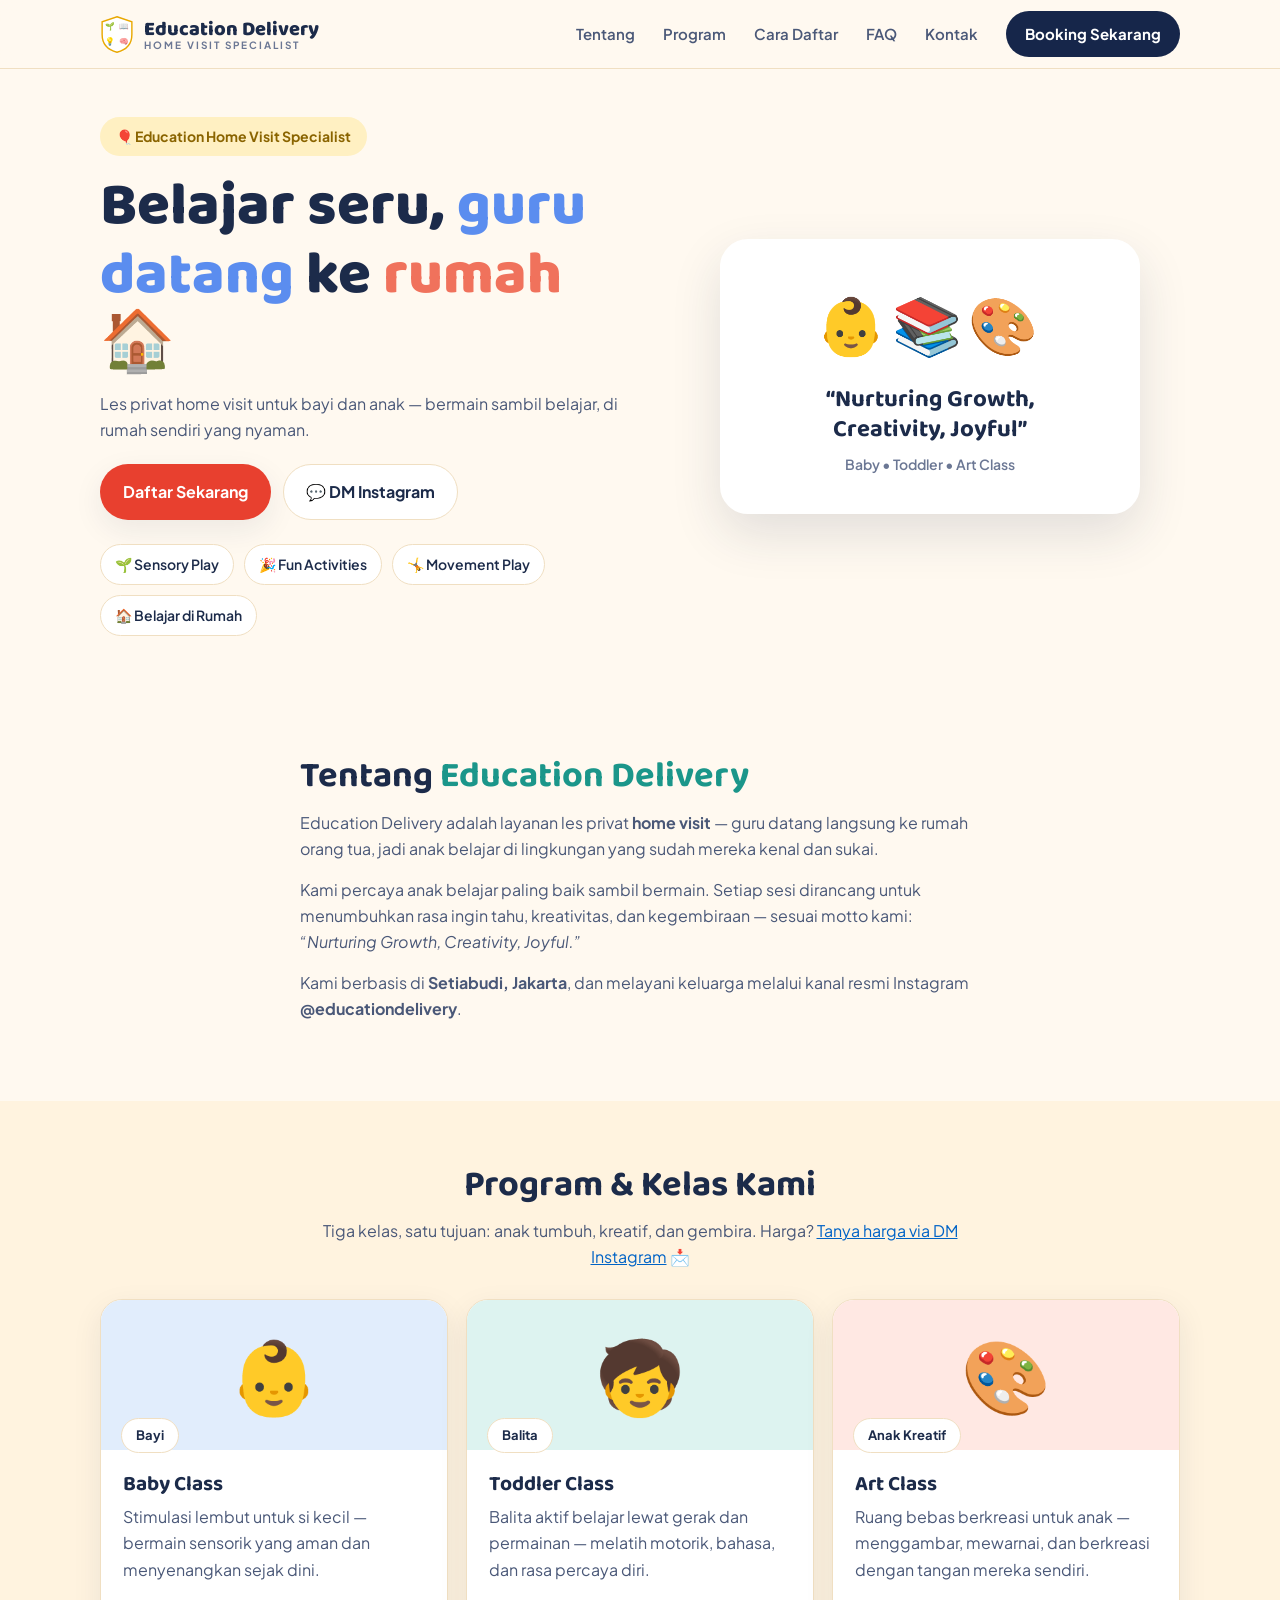
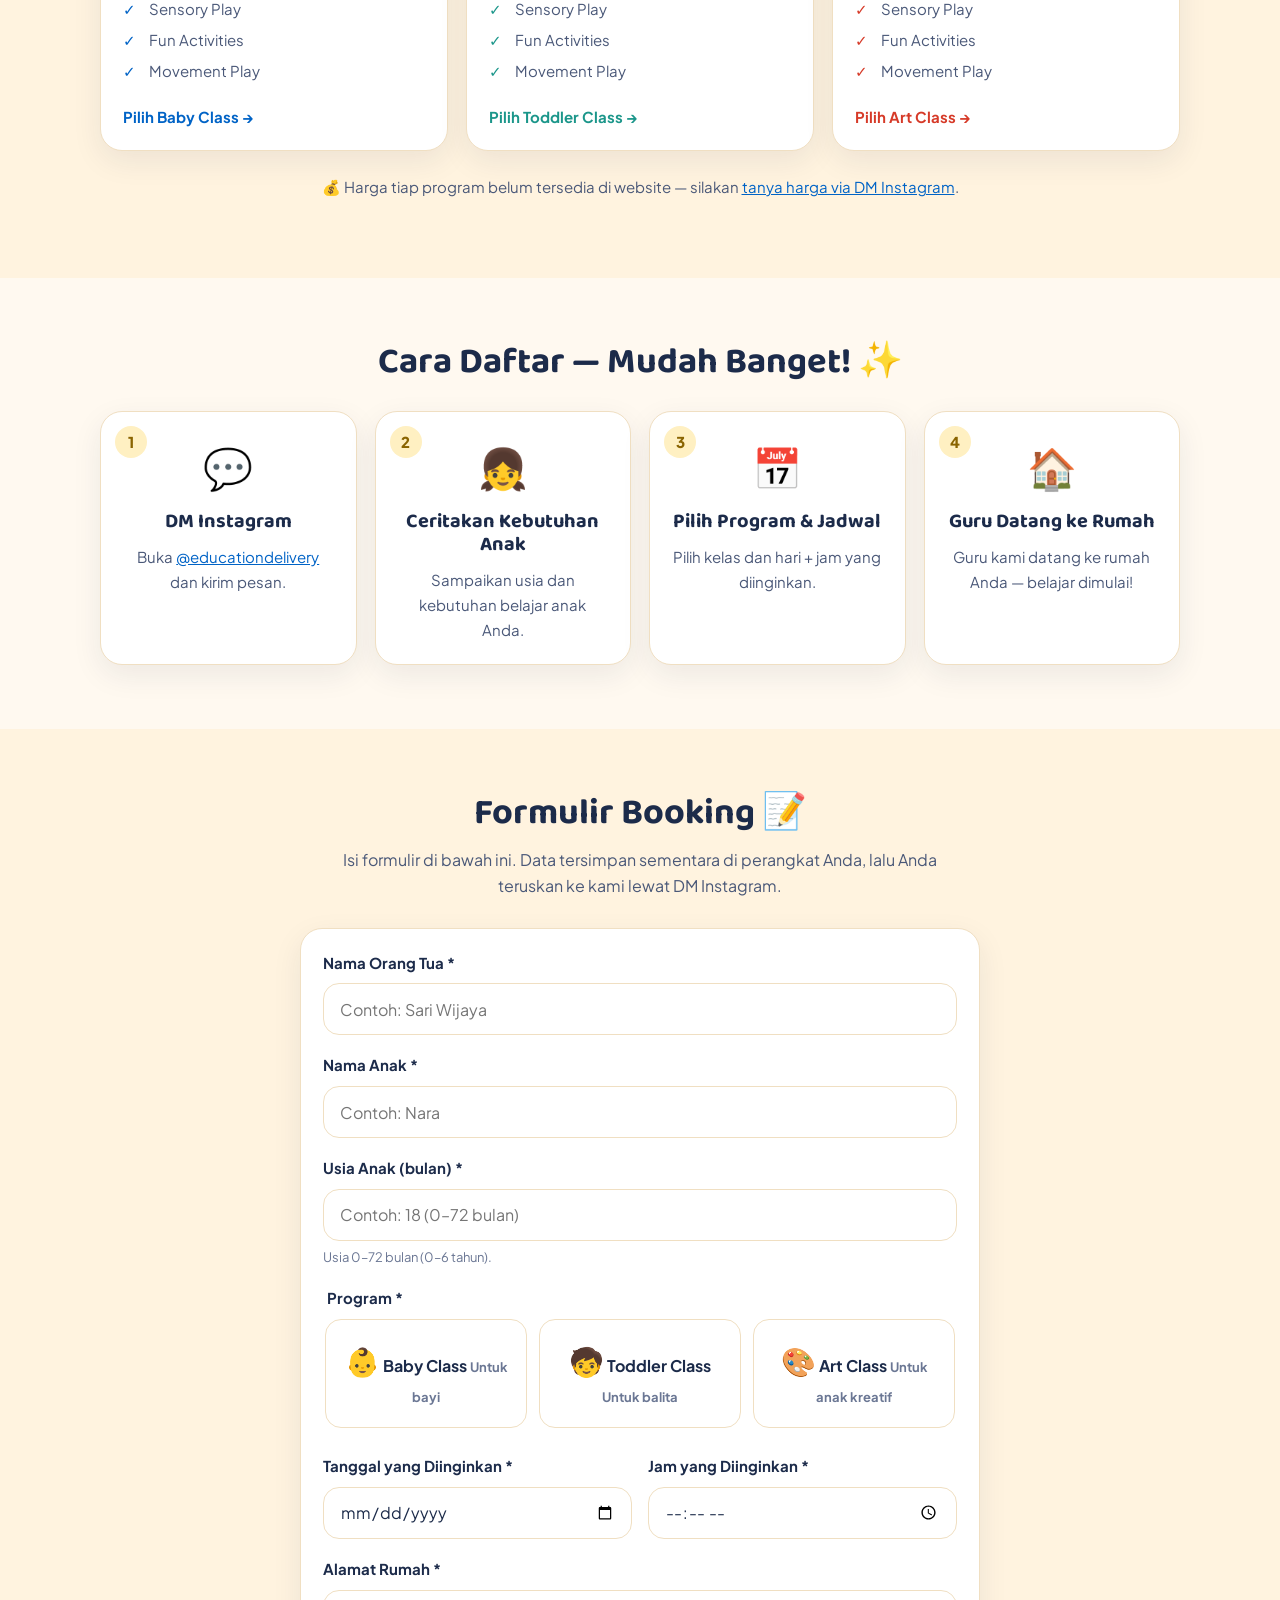
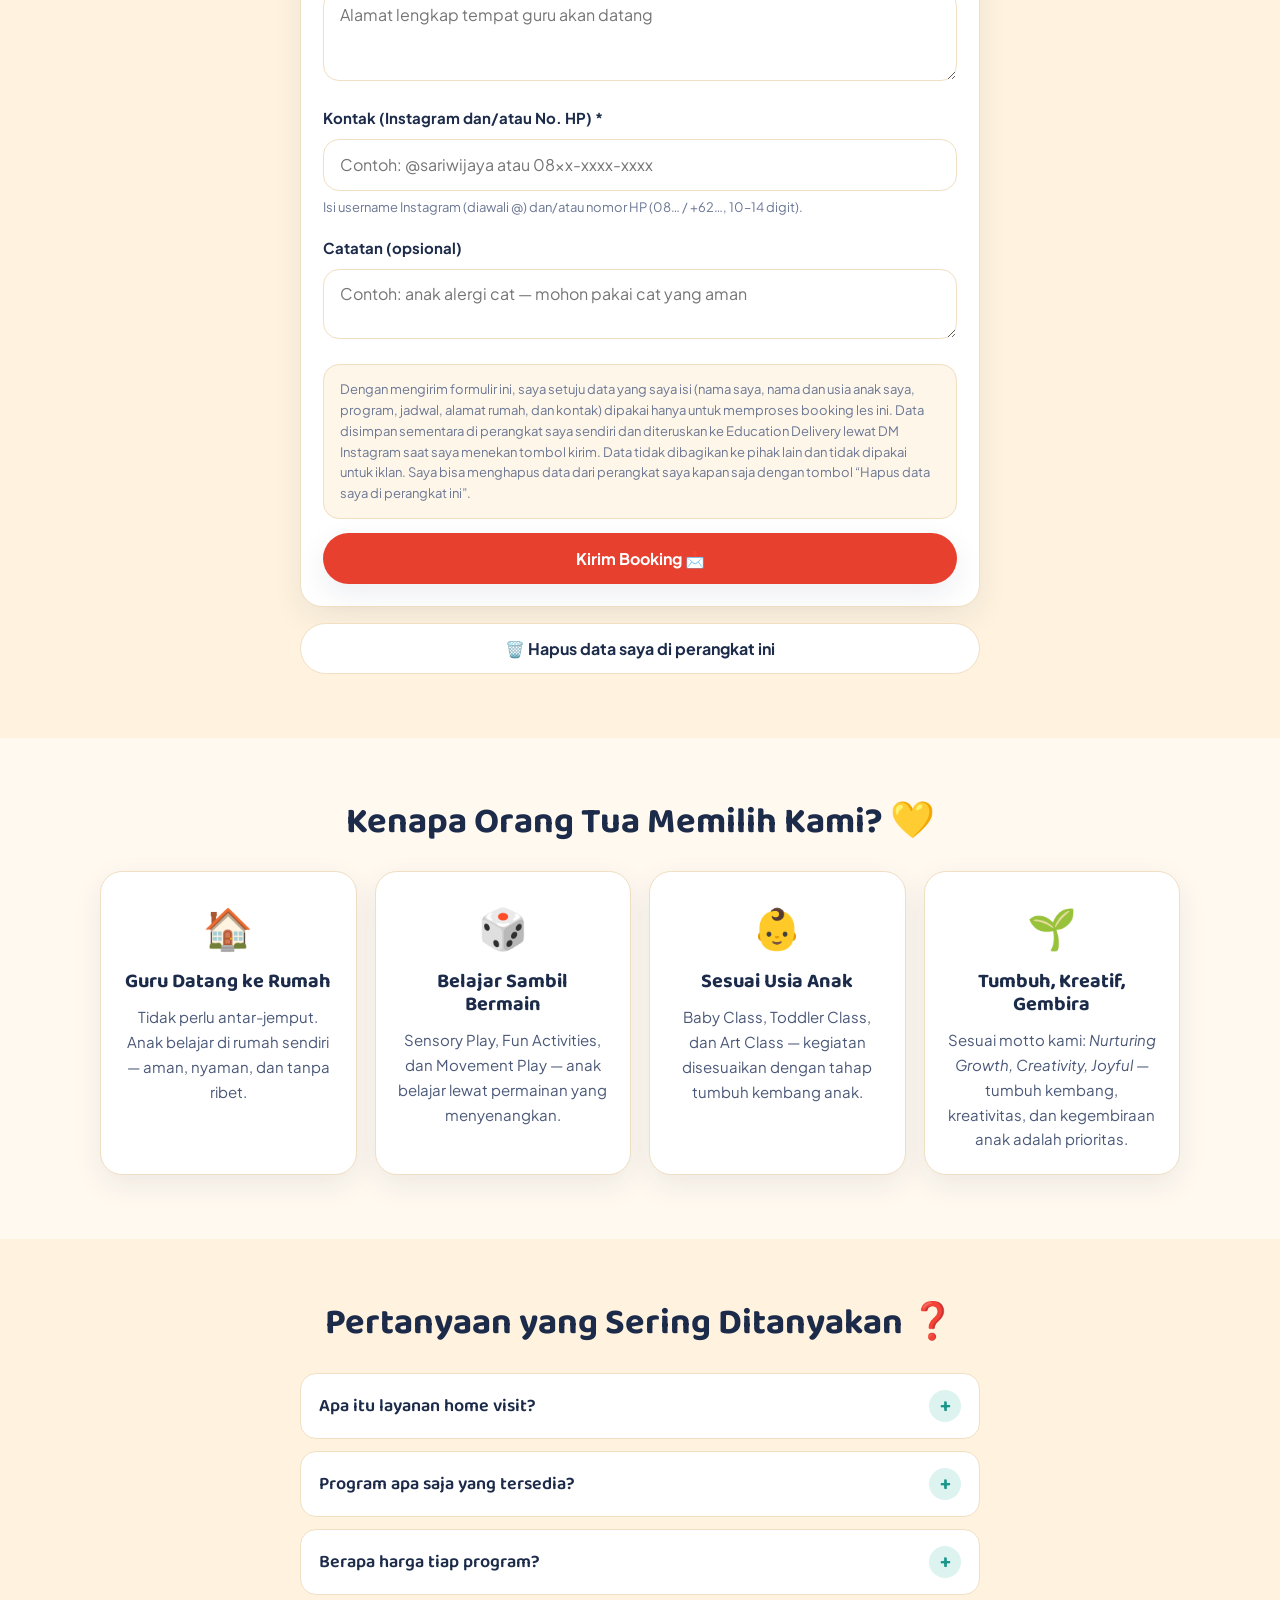
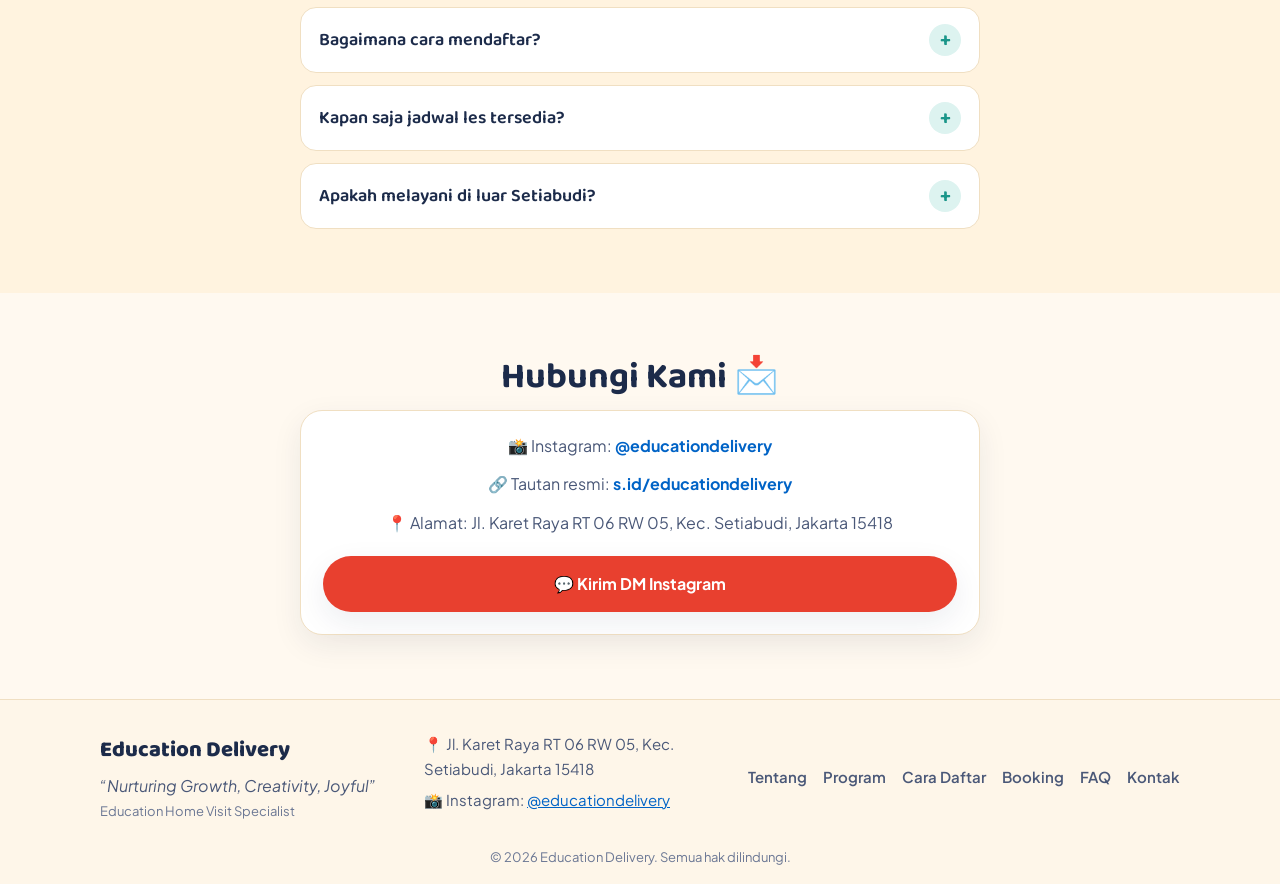
==== index.html @ 7d4aadb1 "Tambah aplikasi Education Delivery (website + dokumen fitur dan kebutuhan sistem)" ====
<!DOCTYPE html>
<html lang="id">
<head>
<meta charset="UTF-8">
<meta name="viewport" content="width=device-width, initial-scale=1.0">
<title>Education Delivery — Les Home Visit untuk Bayi &amp; Anak | Setiabudi, Jakarta</title>
<meta name="description" content="Education Delivery — Education Home Visit Specialist. Guru datang ke rumah: Baby Class, Toddler Class, Art Class. Sensory Play, Fun Activities, Movement Play. Nurturing Growth, Creativity, Joyful.">
<link rel="preconnect" href="https://fonts.googleapis.com">
<link rel="preconnect" href="https://fonts.gstatic.com" crossorigin>
<link href="https://fonts.googleapis.com/css2?family=Baloo+2:wght@600;700;800&family=Plus+Jakarta+Sans:wght@400;500;600;700;800&display=swap" rel="stylesheet">
<link rel="stylesheet" href="styles.css">
</head>
<body>

<!-- ===== HEADER ===== -->
<header class="site-header">
  <div class="container header-inner">
    <a href="#beranda" class="brand" aria-label="Education Delivery — Beranda">
      <span class="brand-logo" aria-hidden="true">
        <svg viewBox="0 0 48 52" width="34" height="37" role="img" aria-label="Logo Education Delivery">
          <path d="M24 1 L45 8 V26 C45 40 36 48 24 51 C12 48 3 40 3 26 V8 Z" fill="#FFFFFF" stroke="#E9A800" stroke-width="2"/>
          <path d="M24 4 V25 H44" fill="none"/>
          <path d="M24 4 V25 H4" fill="none"/>
          <path d="M24 25 V48" fill="none"/>
          <g font-size="11" text-anchor="middle">
            <text x="14" y="18">🌱</text>
            <text x="34" y="18">📖</text>
            <text x="14" y="40">💡</text>
            <text x="34" y="40">🧠</text>
          </g>
        </svg>
      </span>
      <span class="brand-text">
        <span class="brand-name">Education Delivery</span>
        <span class="brand-sub">HOME VISIT SPECIALIST</span>
      </span>
    </a>
    <nav class="site-nav" aria-label="Navigasi utama">
      <a href="#tentang">Tentang</a>
      <a href="#program">Program</a>
      <a href="#cara-daftar">Cara Daftar</a>
      <a href="#faq">FAQ</a>
      <a href="#kontak">Kontak</a>
    </nav>
    <a href="#booking" class="btn btn-dark btn-header">Booking Sekarang</a>
  </div>
</header>

<main>
<!-- ===== HERO ===== -->
<section id="beranda" class="hero">
  <div class="container hero-inner">
    <div class="hero-text">
      <p class="hero-eyebrow">🎈 Education Home Visit Specialist</p>
      <h1>Belajar seru, <span class="accent-blue">guru datang</span> ke <span class="accent-red">rumah</span> 🏠</h1>
      <p class="hero-desc">Les privat home visit untuk bayi dan anak — bermain sambil belajar, di rumah sendiri yang nyaman.</p>
      <div class="hero-actions">
        <a href="#booking" class="btn btn-primary">Daftar Sekarang</a>
        <a href="http://s.id/educationdelivery" class="btn btn-secondary" target="_blank" rel="noopener">💬 DM Instagram</a>
      </div>
      <ul class="chip-list" aria-label="Layanan kami">
        <li class="chip">🌱 Sensory Play</li>
        <li class="chip">🎉 Fun Activities</li>
        <li class="chip">🤸 Movement Play</li>
        <li class="chip">🏠 Belajar di Rumah</li>
      </ul>
    </div>
    <div class="hero-art" aria-hidden="true">
      <div class="hero-card">
        <span class="hero-emoji">👶📚🎨</span>
        <p class="hero-motto">“Nurturing Growth,<br>Creativity, Joyful”</p>
        <p class="hero-sub">Baby • Toddler • Art Class</p>
      </div>
    </div>
  </div>
</section>

<!-- ===== TENTANG ===== -->
<section id="tentang" class="section">
  <div class="container narrow">
    <h2>Tentang <span class="accent-teal">Education Delivery</span></h2>
    <p>Education Delivery adalah layanan les privat <strong>home visit</strong> — guru datang langsung ke rumah orang tua, jadi anak belajar di lingkungan yang sudah mereka kenal dan sukai.</p>
    <p>Kami percaya anak belajar paling baik sambil bermain. Setiap sesi dirancang untuk menumbuhkan rasa ingin tahu, kreativitas, dan kegembiraan — sesuai motto kami: <em>“Nurturing Growth, Creativity, Joyful.”</em></p>
    <p>Kami berbasis di <strong>Setiabudi, Jakarta</strong>, dan melayani keluarga melalui kanal resmi Instagram <strong>@educationdelivery</strong>.</p>
  </div>
</section>

<!-- ===== PROGRAM ===== -->
<section id="program" class="section section-soft">
  <div class="container">
    <h2 class="center">Program &amp; Kelas Kami</h2>
    <p class="section-intro center">Tiga kelas, satu tujuan: anak tumbuh, kreatif, dan gembira. Harga? <a href="http://s.id/educationdelivery" target="_blank" rel="noopener">Tanya harga via DM Instagram</a> 📩</p>
    <div class="program-grid">

      <article class="program-card program-baby">
        <div class="program-visual" aria-hidden="true"><span>👶</span></div>
        <span class="program-badge">Bayi</span>
        <div class="program-body">
          <h3>Baby Class</h3>
          <p>Stimulasi lembut untuk si kecil — bermain sensorik yang aman dan menyenangkan sejak dini.</p>
          <ul class="check-list">
            <li>Sensory Play</li>
            <li>Fun Activities</li>
            <li>Movement Play</li>
          </ul>
          <a href="#booking" class="program-link" data-program="baby-class">Pilih Baby Class →</a>
        </div>
      </article>

      <article class="program-card program-toddler">
        <div class="program-visual" aria-hidden="true"><span>🧒</span></div>
        <span class="program-badge">Balita</span>
        <div class="program-body">
          <h3>Toddler Class</h3>
          <p>Balita aktif belajar lewat gerak dan permainan — melatih motorik, bahasa, dan rasa percaya diri.</p>
          <ul class="check-list">
            <li>Sensory Play</li>
            <li>Fun Activities</li>
            <li>Movement Play</li>
          </ul>
          <a href="#booking" class="program-link" data-program="toddler-class">Pilih Toddler Class →</a>
        </div>
      </article>

      <article class="program-card program-art">
        <div class="program-visual" aria-hidden="true"><span>🎨</span></div>
        <span class="program-badge">Anak Kreatif</span>
        <div class="program-body">
          <h3>Art Class</h3>
          <p>Ruang bebas berkreasi untuk anak — menggambar, mewarnai, dan berkreasi dengan tangan mereka sendiri.</p>
          <ul class="check-list">
            <li>Sensory Play</li>
            <li>Fun Activities</li>
            <li>Movement Play</li>
          </ul>
          <a href="#booking" class="program-link" data-program="art-class">Pilih Art Class →</a>
        </div>
      </article>

    </div>
    <p class="price-note center">💰 Harga tiap program belum tersedia di website — silakan <a href="http://s.id/educationdelivery" target="_blank" rel="noopener">tanya harga via DM Instagram</a>.</p>
  </div>
</section>

<!-- ===== CARA DAFTAR ===== -->
<section id="cara-daftar" class="section">
  <div class="container">
    <h2 class="center">Cara Daftar — Mudah Banget! ✨</h2>
    <ol class="steps">
      <li class="step">
        <span class="step-num">1</span>
        <span class="step-icon" aria-hidden="true">💬</span>
        <h3>DM Instagram</h3>
        <p>Buka <a href="http://s.id/educationdelivery" target="_blank" rel="noopener">@educationdelivery</a> dan kirim pesan.</p>
      </li>
      <li class="step">
        <span class="step-num">2</span>
        <span class="step-icon" aria-hidden="true">👧</span>
        <h3>Ceritakan Kebutuhan Anak</h3>
        <p>Sampaikan usia dan kebutuhan belajar anak Anda.</p>
      </li>
      <li class="step">
        <span class="step-num">3</span>
        <span class="step-icon" aria-hidden="true">📅</span>
        <h3>Pilih Program &amp; Jadwal</h3>
        <p>Pilih kelas dan hari + jam yang diinginkan.</p>
      </li>
      <li class="step">
        <span class="step-num">4</span>
        <span class="step-icon" aria-hidden="true">🏠</span>
        <h3>Guru Datang ke Rumah</h3>
        <p>Guru kami datang ke rumah Anda — belajar dimulai!</p>
      </li>
    </ol>
  </div>
</section>

<!-- ===== BOOKING ===== -->
<section id="booking" class="section section-soft">
  <div class="container narrow">
    <h2 class="center">Formulir Booking 📝</h2>
    <p class="section-intro center">Isi formulir di bawah ini. Data tersimpan sementara di perangkat Anda, lalu Anda teruskan ke kami lewat DM Instagram.</p>

    <div id="success-card" class="success-card" hidden>
      <p class="success-title">✅ Terima kasih! Booking Anda tersimpan.</p>
      <p>Silakan lanjutkan ke DM Instagram untuk konfirmasi — pesan booking Anda sudah disiapkan.</p>
      <p class="success-id" id="success-id"></p>
      <a href="http://s.id/educationdelivery" class="btn btn-primary" id="dm-button" target="_blank" rel="noopener">💬 Lanjutkan ke DM Instagram</a>
      <p class="success-note">Setelah Anda menekan tombol DM di atas, data booking dihapus dari perangkat ini demi keamanan.</p>
    </div>

    <form id="booking-form" novalidate>
      <div class="field">
        <label for="nama_orang_tua">Nama Orang Tua *</label>
        <input type="text" id="nama_orang_tua" name="nama_orang_tua" maxlength="100" autocomplete="name" placeholder="Contoh: Sari Wijaya">
        <p class="field-error" id="err-nama_orang_tua" hidden></p>
      </div>

      <div class="field">
        <label for="nama_anak">Nama Anak *</label>
        <input type="text" id="nama_anak" name="nama_anak" maxlength="100" placeholder="Contoh: Nara">
        <p class="field-error" id="err-nama_anak" hidden></p>
      </div>

      <div class="field">
        <label for="usia_anak_bulan">Usia Anak (bulan) *</label>
        <input type="number" id="usia_anak_bulan" name="usia_anak_bulan" min="0" max="72" step="1" inputmode="numeric" placeholder="Contoh: 18 (0–72 bulan)">
        <p class="field-hint">Usia 0–72 bulan (0–6 tahun).</p>
        <p class="field-error" id="err-usia_anak_bulan" hidden></p>
      </div>

      <fieldset class="field program-picker">
        <legend>Program *</legend>
        <div class="program-options">
          <label class="program-option program-baby">
            <input type="radio" name="program_id" value="baby-class">
            <span class="option-emoji" aria-hidden="true">👶</span>
            <span class="option-name">Baby Class</span>
            <span class="option-desc">Untuk bayi</span>
          </label>
          <label class="program-option program-toddler">
            <input type="radio" name="program_id" value="toddler-class">
            <span class="option-emoji" aria-hidden="true">🧒</span>
            <span class="option-name">Toddler Class</span>
            <span class="option-desc">Untuk balita</span>
          </label>
          <label class="program-option program-art">
            <input type="radio" name="program_id" value="art-class">
            <span class="option-emoji" aria-hidden="true">🎨</span>
            <span class="option-name">Art Class</span>
            <span class="option-desc">Untuk anak kreatif</span>
          </label>
        </div>
        <p class="field-error" id="err-program_id" hidden></p>
      </fieldset>

      <div class="field-row">
        <div class="field">
          <label for="jadwal_diminta">Tanggal yang Diinginkan *</label>
          <input type="date" id="jadwal_diminta" name="jadwal_diminta">
          <p class="field-error" id="err-jadwal_diminta" hidden></p>
        </div>
        <div class="field">
          <label for="jam_diminta">Jam yang Diinginkan *</label>
          <input type="time" id="jam_diminta" name="jam_diminta">
          <p class="field-error" id="err-jam_diminta" hidden></p>
        </div>
      </div>

      <div class="field">
        <label for="alamat_rumah">Alamat Rumah *</label>
        <textarea id="alamat_rumah" name="alamat_rumah" rows="3" maxlength="500" placeholder="Alamat lengkap tempat guru akan datang"></textarea>
        <p class="field-error" id="err-alamat_rumah" hidden></p>
      </div>

      <div class="field">
        <label for="kontak">Kontak (Instagram dan/atau No. HP) *</label>
        <input type="text" id="kontak" name="kontak" maxlength="100" placeholder="Contoh: @sariwijaya atau 08xx-xxxx-xxxx">
        <p class="field-hint">Isi username Instagram (diawali @) dan/atau nomor HP (08… / +62…, 10–14 digit).</p>
        <p class="field-error" id="err-kontak" hidden></p>
      </div>

      <div class="field">
        <label for="catatan">Catatan (opsional)</label>
        <textarea id="catatan" name="catatan" rows="2" maxlength="300" placeholder="Contoh: anak alergi cat — mohon pakai cat yang aman"></textarea>
        <p class="field-error" id="err-catatan" hidden></p>
      </div>

      <p class="privacy-text">Dengan mengirim formulir ini, saya setuju data yang saya isi (nama saya, nama dan usia anak saya, program, jadwal, alamat rumah, dan kontak) dipakai hanya untuk memproses booking les ini. Data disimpan sementara di perangkat saya sendiri dan diteruskan ke Education Delivery lewat DM Instagram saat saya menekan tombol kirim. Data tidak dibagikan ke pihak lain dan tidak dipakai untuk iklan. Saya bisa menghapus data dari perangkat saya kapan saja dengan tombol “Hapus data saya di perangkat ini”.</p>

      <button type="submit" class="btn btn-primary btn-full">Kirim Booking 📩</button>
    </form>

    <div class="booking-history" id="booking-history" hidden>
      <h3>Booking Saya (di perangkat ini)</h3>
      <ul id="booking-list"></ul>
    </div>

    <button type="button" class="btn btn-secondary btn-full btn-delete" id="clear-data">🗑️ Hapus data saya di perangkat ini</button>
    <p class="delete-note" id="delete-note" hidden></p>
  </div>
</section>

<!-- ===== KENAPA KAMI ===== -->
<section id="kenapa-kami" class="section">
  <div class="container">
    <h2 class="center">Kenapa Orang Tua Memilih Kami? 💛</h2>
    <div class="why-grid">
      <article class="why-card">
        <span class="why-icon" aria-hidden="true">🏠</span>
        <h3>Guru Datang ke Rumah</h3>
        <p>Tidak perlu antar-jemput. Anak belajar di rumah sendiri — aman, nyaman, dan tanpa ribet.</p>
      </article>
      <article class="why-card">
        <span class="why-icon" aria-hidden="true">🎲</span>
        <h3>Belajar Sambil Bermain</h3>
        <p>Sensory Play, Fun Activities, dan Movement Play — anak belajar lewat permainan yang menyenangkan.</p>
      </article>
      <article class="why-card">
        <span class="why-icon" aria-hidden="true">👶</span>
        <h3>Sesuai Usia Anak</h3>
        <p>Baby Class, Toddler Class, dan Art Class — kegiatan disesuaikan dengan tahap tumbuh kembang anak.</p>
      </article>
      <article class="why-card">
        <span class="why-icon" aria-hidden="true">🌱</span>
        <h3>Tumbuh, Kreatif, Gembira</h3>
        <p>Sesuai motto kami: <em>Nurturing Growth, Creativity, Joyful</em> — tumbuh kembang, kreativitas, dan kegembiraan anak adalah prioritas.</p>
      </article>
    </div>
  </div>
</section>

<!-- ===== FAQ ===== -->
<section id="faq" class="section section-soft">
  <div class="container narrow">
    <h2 class="center">Pertanyaan yang Sering Ditanyakan ❓</h2>
    <div class="faq-list">
      <div class="faq-item">
        <button class="faq-question" type="button" aria-expanded="false">Apa itu layanan home visit?<span class="faq-icon" aria-hidden="true">+</span></button>
        <div class="faq-answer"><p>Home visit artinya guru kami datang langsung ke rumah Anda untuk mengajar anak. Anak belajar di rumah sendiri, tanpa perlu pergi ke tempat les.</p></div>
      </div>
      <div class="faq-item">
        <button class="faq-question" type="button" aria-expanded="false">Program apa saja yang tersedia?<span class="faq-icon" aria-hidden="true">+</span></button>
        <div class="faq-answer"><p>Tiga kelas: Baby Class (untuk bayi), Toddler Class (untuk balita), dan Art Class (untuk anak kreatif). Setiap kelas memakai Sensory Play, Fun Activities, dan Movement Play.</p></div>
      </div>
      <div class="faq-item">
        <button class="faq-question" type="button" aria-expanded="false">Berapa harga tiap program?<span class="faq-icon" aria-hidden="true">+</span></button>
        <div class="faq-answer"><p>Harga belum tercantum di website ini. Silakan tanyakan harga via DM Instagram <a href="http://s.id/educationdelivery" target="_blank" rel="noopener">@educationdelivery</a>.</p></div>
      </div>
      <div class="faq-item">
        <button class="faq-question" type="button" aria-expanded="false">Bagaimana cara mendaftar?<span class="faq-icon" aria-hidden="true">+</span></button>
        <div class="faq-answer"><p>Empat langkah: (1) DM Instagram kami, (2) ceritakan kebutuhan anak, (3) pilih program &amp; jadwal, (4) guru datang ke rumah. Anda juga bisa mengisi formulir booking di halaman ini.</p></div>
      </div>
      <div class="faq-item">
        <button class="faq-question" type="button" aria-expanded="false">Kapan saja jadwal les tersedia?<span class="faq-icon" aria-hidden="true">+</span></button>
        <div class="faq-answer"><p>Jadwal layanan belum tercantum di website ini — silakan tanyakan ketersediaan hari dan jam via DM Instagram <a href="http://s.id/educationdelivery" target="_blank" rel="noopener">@educationdelivery</a>.</p></div>
      </div>
      <div class="faq-item">
        <button class="faq-question" type="button" aria-expanded="false">Apakah melayani di luar Setiabudi?<span class="faq-icon" aria-hidden="true">+</span></button>
        <div class="faq-answer"><p>Kami berbasis di Setiabudi, Jakarta. Untuk area di luar Setiabudi, silakan tanyakan jangkauan home visit via DM Instagram <a href="http://s.id/educationdelivery" target="_blank" rel="noopener">@educationdelivery</a>.</p></div>
      </div>
    </div>
  </div>
</section>

<!-- ===== KONTAK ===== -->
<section id="kontak" class="section">
  <div class="container narrow">
    <h2 class="center">Hubungi Kami 📩</h2>
    <div class="contact-card">
      <p class="contact-row"><span aria-hidden="true">📸</span> Instagram: <a href="http://s.id/educationdelivery" target="_blank" rel="noopener">@educationdelivery</a></p>
      <p class="contact-row"><span aria-hidden="true">🔗</span> Tautan resmi: <a href="http://s.id/educationdelivery" target="_blank" rel="noopener">s.id/educationdelivery</a></p>
      <p class="contact-row"><span aria-hidden="true">📍</span> Alamat: Jl. Karet Raya RT 06 RW 05, Kec. Setiabudi, Jakarta 15418</p>
      <a href="http://s.id/educationdelivery" class="btn btn-primary btn-full" target="_blank" rel="noopener">💬 Kirim DM Instagram</a>
    </div>
  </div>
</section>
</main>

<!-- ===== FOOTER ===== -->
<footer class="site-footer">
  <div class="container footer-inner">
    <div class="footer-brand">
      <p class="footer-name">Education Delivery</p>
      <p class="footer-motto">“Nurturing Growth, Creativity, Joyful”</p>
      <p class="footer-tag">Education Home Visit Specialist</p>
    </div>
    <div class="footer-info">
      <p>📍 Jl. Karet Raya RT 06 RW 05, Kec. Setiabudi, Jakarta 15418</p>
      <p>📸 Instagram: <a href="http://s.id/educationdelivery" target="_blank" rel="noopener">@educationdelivery</a></p>
    </div>
    <nav class="footer-nav" aria-label="Navigasi footer">
      <a href="#tentang">Tentang</a>
      <a href="#program">Program</a>
      <a href="#cara-daftar">Cara Daftar</a>
      <a href="#booking">Booking</a>
      <a href="#faq">FAQ</a>
      <a href="#kontak">Kontak</a>
    </nav>
  </div>
  <p class="footer-bottom">© <span id="year">2026</span> Education Delivery. Semua hak dilindungi.</p>
</footer>

<script src="app.js"></script>
</body>
</html>
---- styles.css ----
/* Education Delivery — styles.css
   Token desain Sinta (desain.md) — mobile-first, simple soft. */

:root {
  --bg: #FFF9F0; --bg-soft: #FFF3DF; --surface: #FFFFFF; --surface-2: #FEF6E9;
  --line: #F0DFC2; --ink: #1C2B4A; --ink-2: #4A5878; --muted: #6B7794;
  --blue: #5B8DEF; --blue-soft: #E1EDFC; --blue-deep: #0063C6;
  --teal: #2FB3A6; --teal-soft: #DDF3F0; --teal-deep: #1B968A;
  --green: #58B947; --green-soft: #E2F4DC; --green-deep: #3F9C35;
  --red: #F0725C; --red-soft: #FFE8E3; --red-deep: #D63A28;
  --gold: #E9A800; --gold-soft: #FFF0C2;
  --btn-primary: #E8402F; --btn-primary-hover: #D63A28; --btn-dark: #16264A;
  --success: #3F9C35; --error: #D63A28;
  --radius: 22px; --radius-sm: 16px; --radius-pill: 999px;
  --shadow: 0 10px 30px rgba(28,43,74,.08);
  --shadow-lg: 0 20px 50px rgba(28,43,74,.13);
}

* { box-sizing: border-box; }

html { scroll-behavior: smooth; }

body {
  margin: 0;
  background: var(--bg);
  color: var(--ink-2);
  font-family: "Plus Jakarta Sans", system-ui, -apple-system, "Segoe UI", sans-serif;
  font-size: 16px;
  line-height: 1.65;
}

h1, h2, h3 {
  font-family: "Baloo 2", "Plus Jakarta Sans", system-ui, sans-serif;
  color: var(--ink);
  line-height: 1.15;
  margin: 0 0 12px;
}

h2 { font-size: 28px; font-weight: 700; }
h3 { font-size: 21px; font-weight: 700; }

p { margin: 0 0 14px; }
a { color: var(--blue-deep); }
a:hover { color: var(--red-deep); }

.container { max-width: 1120px; margin: 0 auto; padding: 0 16px; }
.container.narrow { max-width: 720px; }
.center { text-align: center; }

.section { padding: 48px 0; }
.section-soft { background: var(--bg-soft); }
.section-intro { max-width: 640px; margin: 0 auto 28px; }
.price-note { margin-top: 24px; font-size: 15px; }

/* ---------- Tombol ---------- */
.btn {
  display: inline-flex; align-items: center; justify-content: center;
  min-height: 48px; padding: 14px 22px;
  border-radius: var(--radius-pill);
  font-family: "Plus Jakarta Sans", system-ui, sans-serif;
  font-size: 16px; font-weight: 700; text-decoration: none;
  cursor: pointer; border: 1.5px solid transparent;
  transition: background .2s ease, transform .2s ease, box-shadow .2s ease;
}
.btn-primary { background: var(--btn-primary); color: #FFFFFF; box-shadow: var(--shadow); }
.btn-primary:hover { background: var(--btn-primary-hover); color: #FFFFFF; }
.btn-secondary { background: var(--surface); color: var(--ink); border-color: var(--line); }
.btn-secondary:hover { background: var(--surface-2); color: var(--ink); }
.btn-dark { background: var(--btn-dark); color: #FFFFFF; }
.btn-dark:hover { background: var(--ink); color: #FFFFFF; }
.btn-full { width: 100%; }

/* ---------- Header ---------- */
.site-header {
  position: sticky; top: 0; z-index: 50;
  background: rgba(255, 249, 240, .88);
  backdrop-filter: blur(12px); -webkit-backdrop-filter: blur(12px);
  border-bottom: 1px solid var(--line);
}
.header-inner {
  display: flex; align-items: center; gap: 16px;
  min-height: 68px; padding-top: 8px; padding-bottom: 8px;
}
.brand { display: flex; align-items: center; gap: 10px; text-decoration: none; }
.brand-logo { display: flex; align-items: center; }
.brand-text { display: flex; flex-direction: column; line-height: 1.1; }
.brand-name { font-family: "Baloo 2", sans-serif; font-size: 20px; font-weight: 800; color: var(--ink); }
.brand-sub { font-size: 10px; letter-spacing: 2px; font-weight: 700; color: var(--muted); }
.site-nav { display: none; margin-left: auto; gap: 4px; }
.site-nav a {
  color: var(--ink-2); text-decoration: none; font-weight: 600; font-size: 15px;
  padding: 10px 12px; border-radius: var(--radius-pill); min-height: 44px;
  display: inline-flex; align-items: center;
}
.site-nav a:hover { background: var(--surface-2); color: var(--ink); }
.btn-header { margin-left: auto; padding: 10px 18px; min-height: 44px; font-size: 15px; }

/* ---------- Hero ---------- */
.hero { padding: 48px 0 56px; }
.hero-inner { display: flex; flex-direction: column; gap: 32px; }
.hero-eyebrow {
  display: inline-block; background: var(--gold-soft); color: #8A6400;
  font-weight: 700; font-size: 14px; padding: 8px 16px; border-radius: var(--radius-pill);
  margin-bottom: 16px;
}
.hero h1 { font-size: 32px; font-weight: 800; }
.accent-blue { color: var(--blue); }
.accent-teal { color: var(--teal-deep); }
.accent-red { color: var(--red); }
.hero-desc { font-size: 16px; max-width: 560px; }
.hero-actions { display: flex; flex-direction: column; gap: 12px; margin: 20px 0 24px; }
.chip-list { list-style: none; margin: 0; padding: 0; display: flex; flex-wrap: wrap; gap: 10px; }
.chip {
  background: var(--surface); border: 1px solid var(--line);
  border-radius: var(--radius-pill); padding: 8px 14px;
  font-size: 14px; font-weight: 600; color: var(--ink);
}
.hero-art { display: flex; justify-content: center; }
.hero-card {
  background: var(--surface); border: 6px solid #FFFFFF; border-radius: 28px;
  box-shadow: var(--shadow-lg); padding: 32px 28px; text-align: center; width: 100%; max-width: 420px;
}
.hero-emoji { font-size: 56px; letter-spacing: 6px; }
.hero-motto { font-family: "Baloo 2", sans-serif; font-size: 24px; font-weight: 700; color: var(--ink); line-height: 1.25; margin: 16px 0 8px; }
.hero-sub { color: var(--muted); font-size: 14px; font-weight: 600; margin: 0; }

/* ---------- Program ---------- */
.program-grid { display: grid; grid-template-columns: 1fr; gap: 18px; }
.program-card {
  background: var(--surface); border: 1px solid var(--line); border-radius: var(--radius);
  box-shadow: var(--shadow); overflow: hidden;
  display: flex; flex-direction: column; position: relative;
}
.program-visual {
  height: 150px; display: flex; align-items: center; justify-content: center; font-size: 72px;
}
.program-baby .program-visual { background: var(--blue-soft); }
.program-toddler .program-visual { background: var(--teal-soft); }
.program-art .program-visual { background: var(--red-soft); }
.program-badge {
  position: absolute; top: 118px; left: 20px;
  background: #FFFFFF; border: 1px solid var(--line); border-radius: var(--radius-pill);
  padding: 6px 14px; font-size: 13px; font-weight: 700; color: var(--ink);
}
.program-body { padding: 22px 22px 20px; display: flex; flex-direction: column; flex: 1; }
.program-body h3 { margin-bottom: 8px; }
.check-list { list-style: none; margin: 0 0 16px; padding: 0; }
.check-list li { padding-left: 26px; position: relative; margin-bottom: 6px; font-size: 15px; }
.check-list li::before { content: "✓"; position: absolute; left: 0; font-weight: 800; }
.program-baby .check-list li::before { color: var(--blue-deep); }
.program-toddler .check-list li::before { color: var(--teal-deep); }
.program-art .check-list li::before { color: var(--red-deep); }
.program-link { margin-top: auto; font-weight: 700; text-decoration: none; font-size: 15px; }
.program-baby .program-link { color: var(--blue-deep); }
.program-toddler .program-link { color: var(--teal-deep); }
.program-art .program-link { color: var(--red-deep); }

/* ---------- Cara daftar ---------- */
.steps { list-style: none; margin: 28px 0 0; padding: 0; display: grid; grid-template-columns: 1fr; gap: 18px; counter-reset: step; }
.step {
  background: var(--surface); border: 1px solid var(--line); border-radius: var(--radius);
  box-shadow: var(--shadow); padding: 22px; text-align: center; position: relative;
}
.step-num {
  position: absolute; top: 14px; left: 14px;
  width: 32px; height: 32px; border-radius: 50%;
  background: var(--gold-soft); color: #8A6400; font-weight: 800; font-size: 15px;
  display: flex; align-items: center; justify-content: center;
}
.step-icon { font-size: 40px; display: block; margin-bottom: 10px; }
.step h3 { font-size: 20px; }
.step p { font-size: 15px; margin-bottom: 0; }

/* ---------- Formulir ---------- */
#booking-form {
  background: var(--surface); border: 1px solid var(--line); border-radius: var(--radius);
  box-shadow: var(--shadow); padding: 22px;
}
.field { margin-bottom: 18px; }
.field label, .program-picker legend {
  display: block; font-weight: 700; color: var(--ink); font-size: 15px; margin-bottom: 8px;
}
.field input, .field textarea {
  width: 100%; min-height: 52px; padding: 13px 16px;
  border: 1.5px solid var(--line); border-radius: var(--radius-sm);
  background: #FFFFFF; font-family: inherit; font-size: 16px; color: var(--ink);
}
.field textarea { min-height: 0; resize: vertical; }
.field input:focus, .field textarea:focus {
  outline: none; border-color: var(--teal); box-shadow: 0 0 0 4px rgba(47, 179, 166, .15);
}
.field input[aria-invalid="true"], .field textarea[aria-invalid="true"] { border-color: var(--error); }
.field-hint { font-size: 13px; color: var(--muted); margin: 6px 0 0; }
.field-error { font-size: 14px; color: var(--error); font-weight: 600; margin: 6px 0 0; }
.field-row { display: grid; grid-template-columns: 1fr; gap: 0; }
.program-picker { border: 0; padding: 0; margin-bottom: 18px; }
.program-options { display: grid; grid-template-columns: 1fr; gap: 12px; }
.program-option {
  display: flex; align-items: center; gap: 12px; cursor: pointer;
  border: 1.5px solid var(--line); border-radius: var(--radius-sm);
  padding: 14px 16px; min-height: 56px; background: #FFFFFF;
  transition: border-color .2s ease, background .2s ease;
}
.program-option input { position: absolute; opacity: 0; width: 1px; height: 1px; }
.program-option:has(input:checked) { border-color: var(--teal); background: var(--teal-soft); }
.program-option:has(input:focus-visible) { outline: 2px solid var(--teal); outline-offset: 2px; }
.option-emoji { font-size: 28px; }
.option-name { font-weight: 700; color: var(--ink); font-size: 16px; }
.option-desc { font-size: 13px; color: var(--muted); margin-left: auto; }
.privacy-text {
  font-size: 13px; color: var(--muted); background: var(--surface-2);
  border: 1px solid var(--line); border-radius: var(--radius-sm); padding: 14px 16px; line-height: 1.6;
}
.btn-delete { margin-top: 16px; }
.delete-note { text-align: center; font-size: 14px; color: var(--green-deep); font-weight: 600; margin-top: 12px; }

/* Kartu sukses */
.success-card {
  background: var(--green-soft); border: 1px solid var(--green); border-radius: var(--radius);
  padding: 22px; margin-bottom: 18px; text-align: center;
}
.success-title { font-family: "Baloo 2", sans-serif; font-size: 21px; font-weight: 700; color: var(--ink); margin-bottom: 8px; }
.success-id { font-weight: 700; color: var(--ink); font-size: 15px; }
.success-card .btn { margin: 8px 0; }
.success-note { font-size: 13px; color: var(--muted); margin: 8px 0 0; }

/* Riwayat booking */
.booking-history {
  background: var(--surface); border: 1px solid var(--line); border-radius: var(--radius);
  box-shadow: var(--shadow); padding: 22px; margin-top: 18px;
}
.booking-history h3 { font-size: 20px; }
.booking-list, #booking-list { list-style: none; margin: 0; padding: 0; }
#booking-list li {
  border-top: 1px solid var(--line); padding: 12px 0; font-size: 15px;
}
#booking-list li:first-child { border-top: 0; }
#booking-list .booking-id { font-weight: 700; color: var(--ink); }
#booking-list .booking-status {
  display: inline-block; background: var(--gold-soft); color: #8A6400;
  border-radius: var(--radius-pill); padding: 2px 10px; font-size: 12px; font-weight: 700; margin-left: 6px;
}

/* ---------- Kenapa kami ---------- */
.why-grid { display: grid; grid-template-columns: 1fr; gap: 18px; margin-top: 28px; }
.why-card {
  background: var(--surface); border: 1px solid var(--line); border-radius: var(--radius);
  box-shadow: var(--shadow); padding: 22px; text-align: center;
}
.why-icon { font-size: 40px; display: block; margin-bottom: 10px; }
.why-card h3 { font-size: 20px; }
.why-card p { font-size: 15px; margin-bottom: 0; }

/* ---------- FAQ ---------- */
.faq-list { display: flex; flex-direction: column; gap: 12px; margin-top: 28px; }
.faq-item {
  background: var(--surface); border: 1px solid var(--line); border-radius: var(--radius-sm);
  overflow: hidden;
}
.faq-question {
  width: 100%; display: flex; align-items: center; justify-content: space-between; gap: 12px;
  min-height: 56px; padding: 16px 18px; text-align: left; cursor: pointer;
  background: none; border: 0;
  font-family: "Baloo 2", sans-serif; font-size: 18px; font-weight: 600; color: var(--ink);
}
.faq-icon {
  flex-shrink: 0; width: 32px; height: 32px; border-radius: 50%;
  background: var(--teal-soft); color: var(--teal-deep);
  display: flex; align-items: center; justify-content: center; font-size: 20px; font-weight: 700;
  transition: transform .2s ease;
}
.faq-item.open .faq-icon { transform: rotate(45deg); }
.faq-answer { max-height: 0; overflow: hidden; transition: max-height .2s ease; }
.faq-answer p { padding: 0 18px 18px; margin: 0; font-size: 15px; }
.faq-item.open .faq-answer { max-height: 300px; }

/* ---------- Kontak ---------- */
.contact-card {
  background: var(--surface); border: 1px solid var(--line); border-radius: var(--radius);
  box-shadow: var(--shadow); padding: 22px; text-align: center;
}
.contact-row { font-size: 16px; margin-bottom: 12px; }
.contact-row a { font-weight: 700; text-decoration: none; }
.contact-card .btn { margin-top: 8px; }

/* ---------- Footer ---------- */
.site-footer { background: var(--surface-2); border-top: 1px solid var(--line); padding: 32px 0 16px; }
.footer-inner { display: flex; flex-direction: column; gap: 20px; text-align: left; }
.footer-name { font-family: "Baloo 2", sans-serif; font-size: 22px; font-weight: 800; color: var(--ink); margin-bottom: 4px; }
.footer-motto { font-style: italic; margin-bottom: 2px; }
.footer-tag { font-size: 13px; color: var(--muted); margin-bottom: 0; }
.footer-info p { font-size: 15px; margin-bottom: 6px; }
.footer-nav { display: flex; flex-wrap: wrap; gap: 4px 16px; }
.footer-nav a { color: var(--ink-2); text-decoration: none; font-weight: 600; font-size: 15px; padding: 10px 0; min-height: 44px; display: inline-flex; align-items: center; }
.footer-bottom { text-align: center; color: var(--muted); font-size: 13px; margin: 24px 0 0; padding: 0 16px; }

/* ---------- Desktop ---------- */
@media (min-width: 768px) {
  .section { padding: 64px 0; }
  .container { padding: 0 20px; }
  h2 { font-size: 36px; }
  .hero h1 { font-size: 56px; }
  .site-nav { display: flex; }
  .btn-header { margin-left: 0; }
  .hero-inner { flex-direction: row; align-items: center; }
  .hero-text { flex: 1.1; }
  .hero-art { flex: 1; }
  .hero-actions { flex-direction: row; }
  .hero-actions .btn { width: auto; }
  .program-grid { grid-template-columns: repeat(3, 1fr); }
  .steps { grid-template-columns: repeat(2, 1fr); }
  .why-grid { grid-template-columns: repeat(2, 1fr); }
  .field-row { grid-template-columns: 1fr 1fr; gap: 16px; }
  .program-options { grid-template-columns: repeat(3, 1fr); }
  .program-option { flex-direction: column; text-align: center; gap: 6px; padding: 18px 12px; }
  .option-desc { margin-left: 0; }
  .footer-inner { flex-direction: row; justify-content: space-between; gap: 32px; }
  .footer-brand, .footer-info { flex: 1; }
}

@media (min-width: 1024px) {
  .steps { grid-template-columns: repeat(4, 1fr); }
  .why-grid { grid-template-columns: repeat(4, 1fr); }
  .hero h1 { font-size: 60px; }
}

@media (prefers-reduced-motion: reduce) {
  html { scroll-behavior: auto; }
  * { transition: none !important; }
}
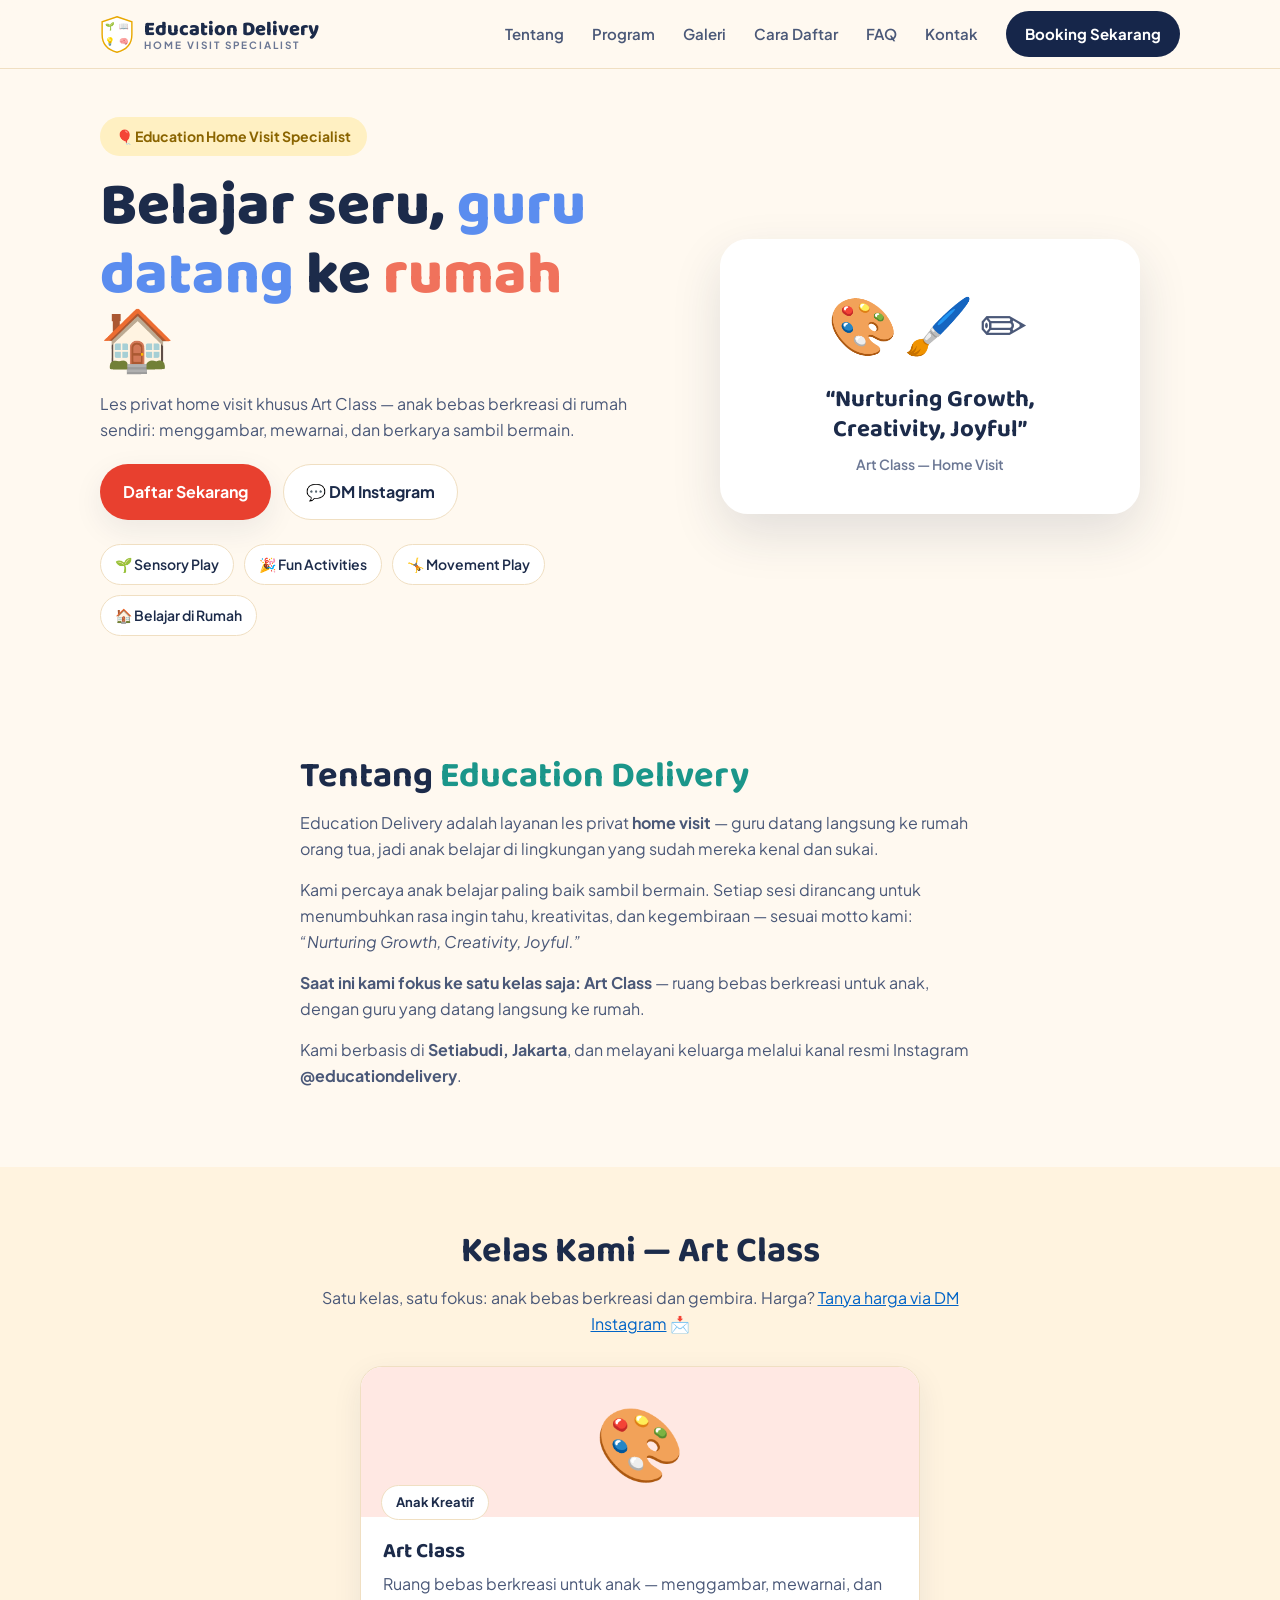
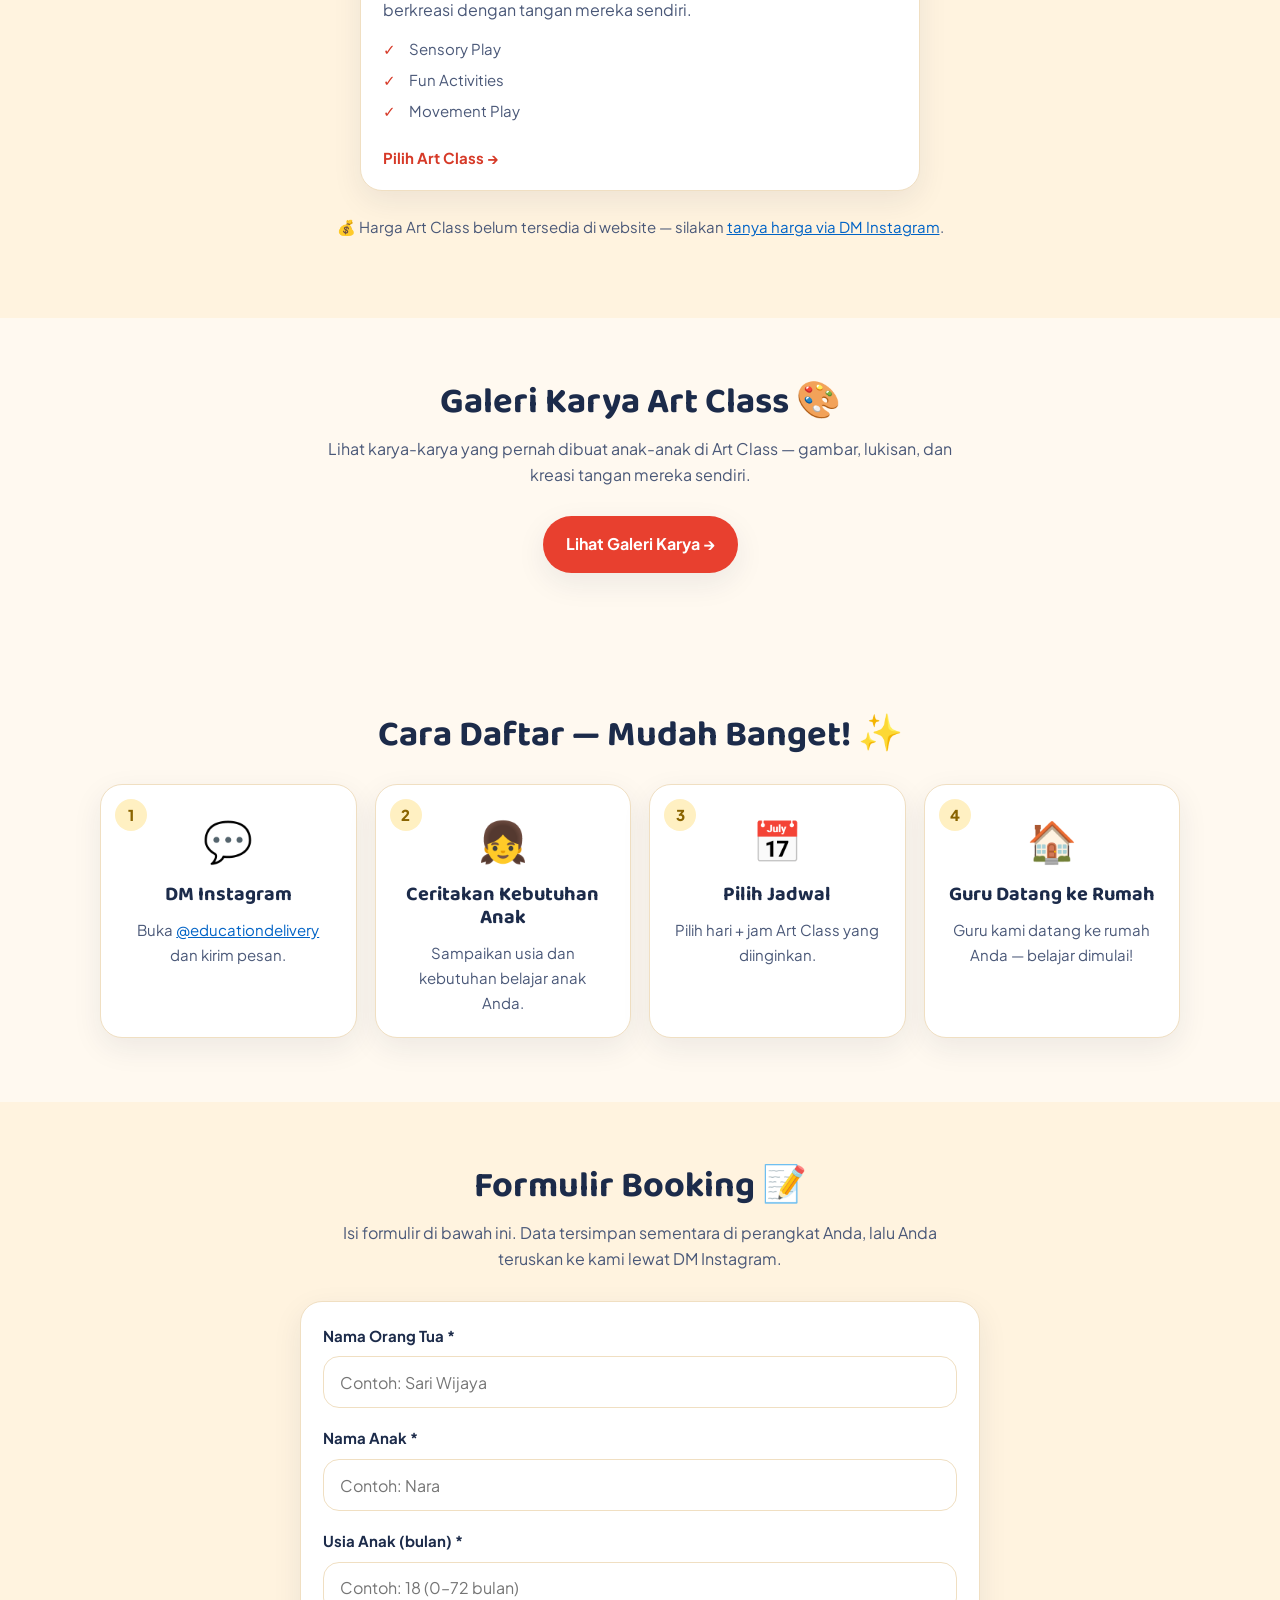
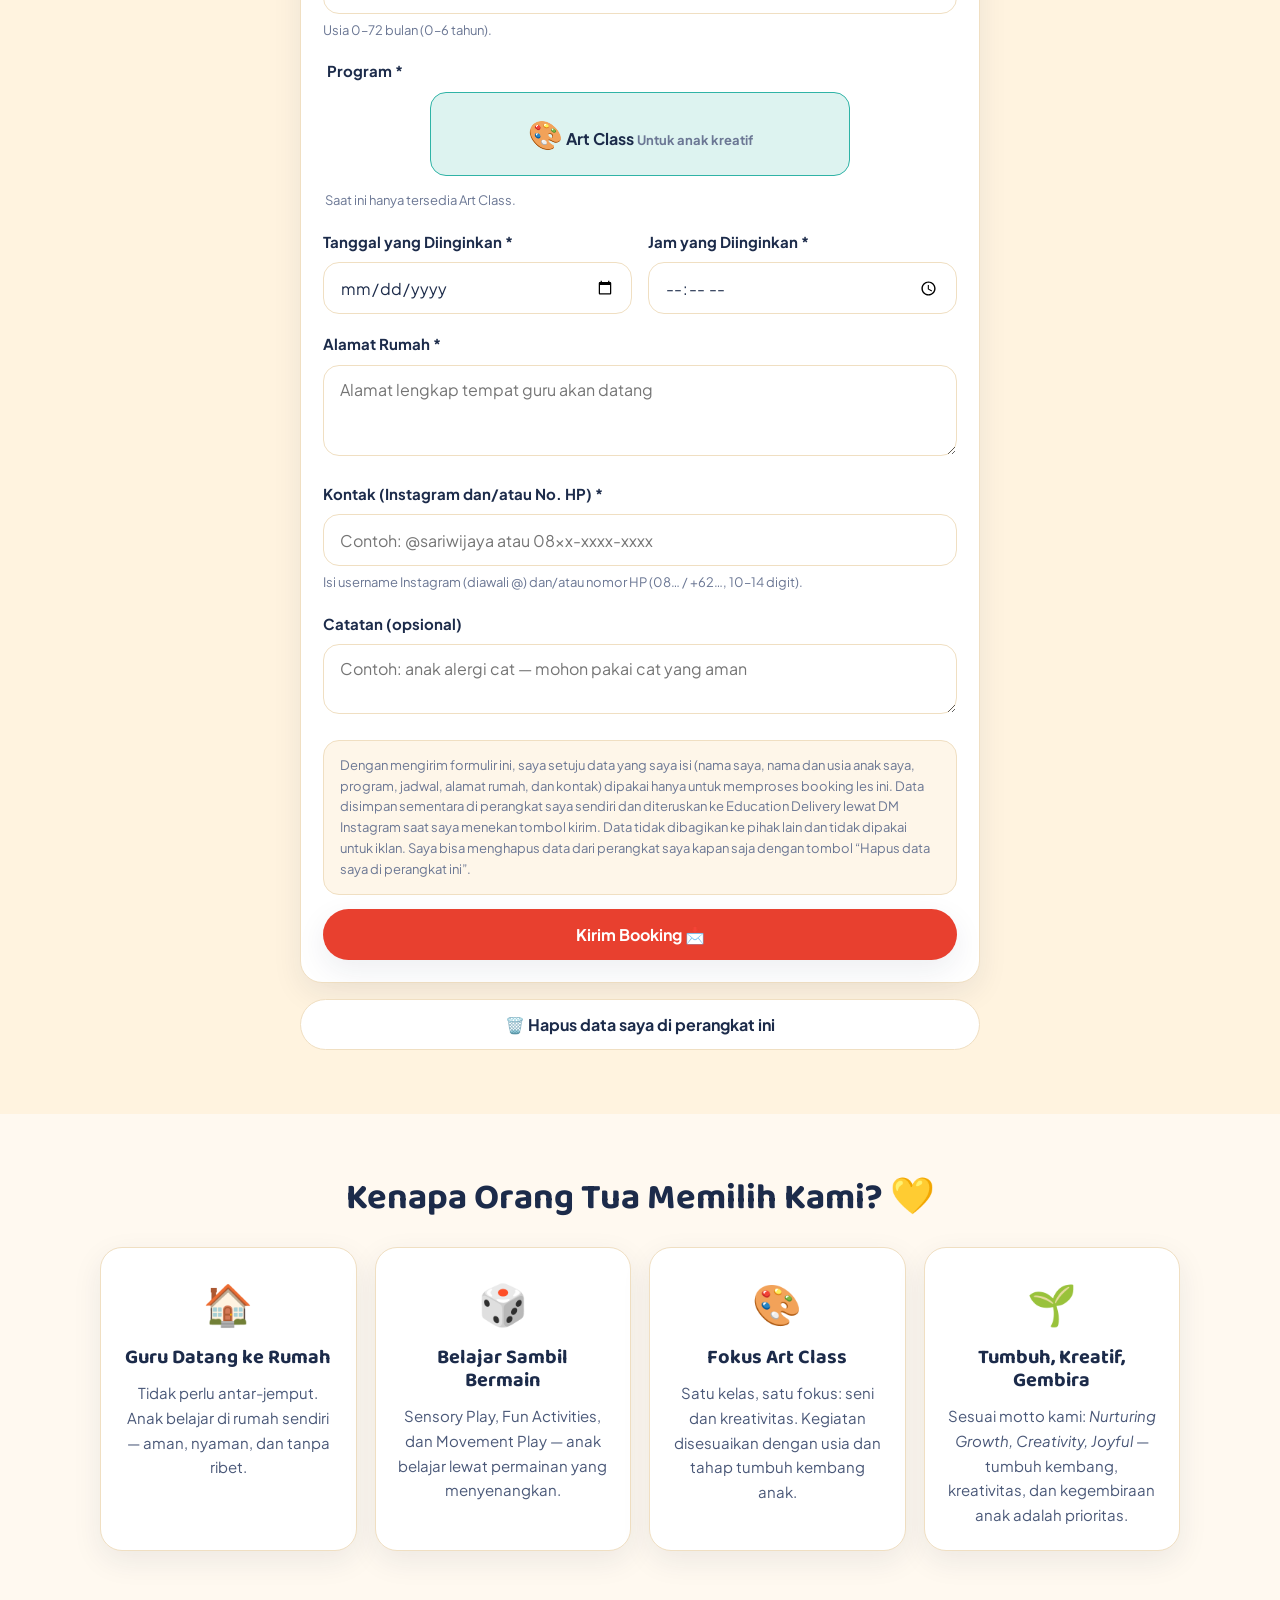
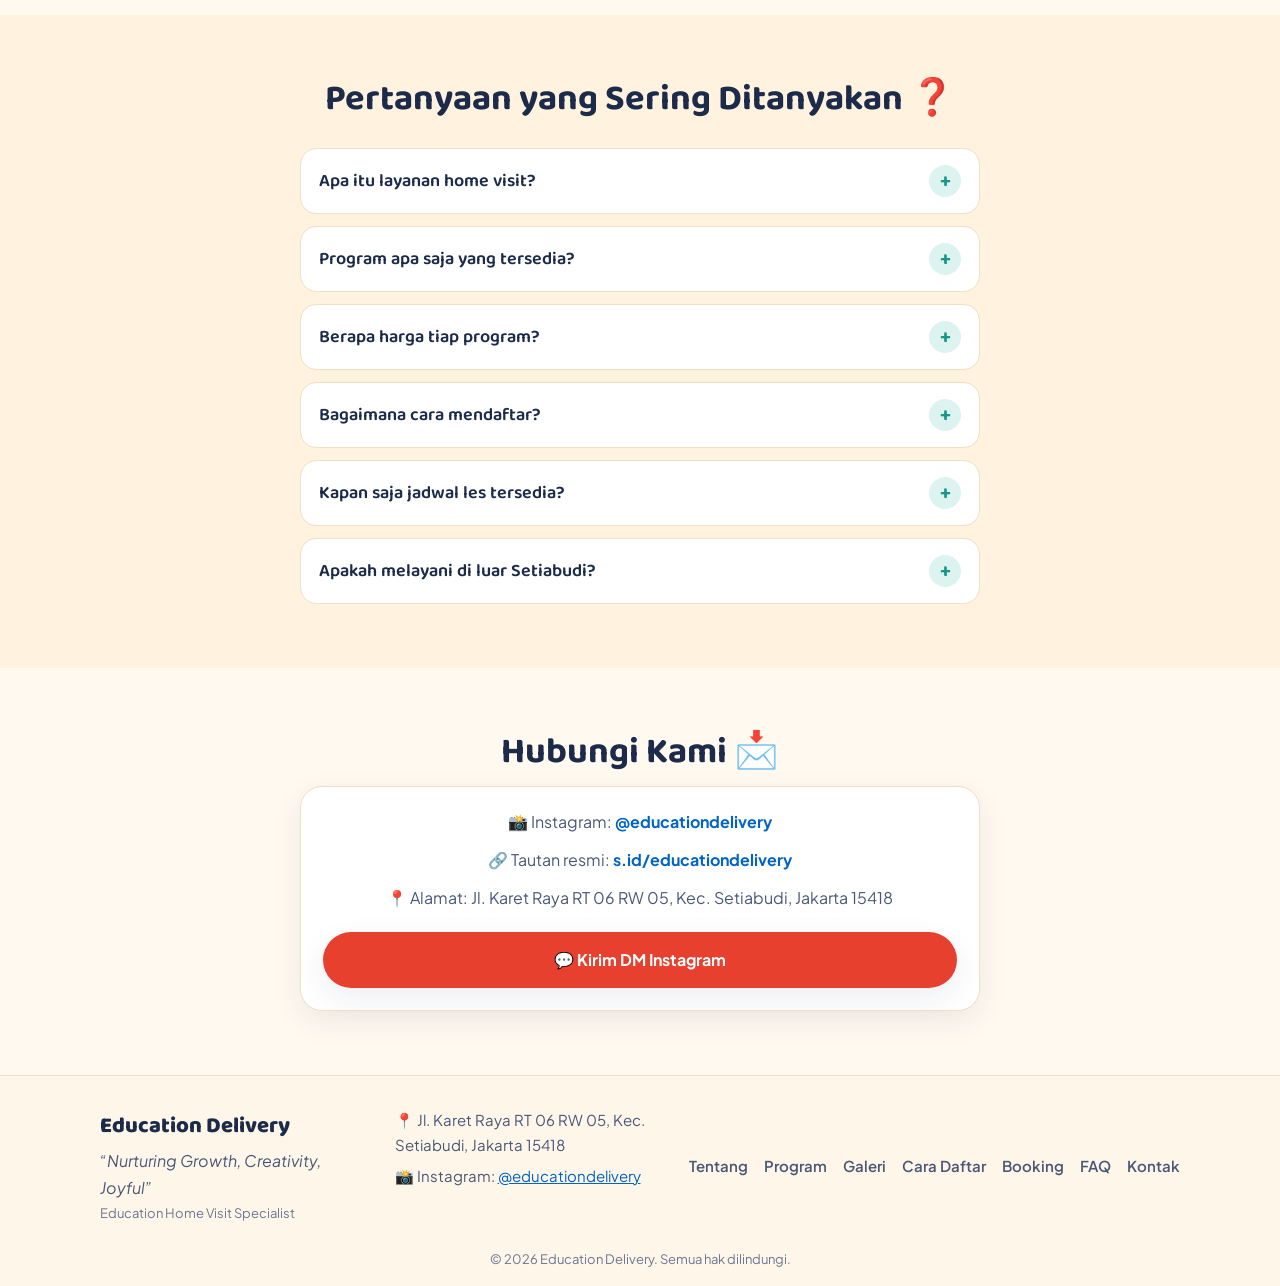
==== commit 664f90ba: "Fokus Education Delivery ke Art Class + halaman galeri (permintaan owner, 10 Nov 2026)" ====
--- a/index.html
+++ b/index.html
@@ -3,8 +3,8 @@
 <head>
 <meta charset="UTF-8">
 <meta name="viewport" content="width=device-width, initial-scale=1.0">
-<title>Education Delivery — Les Home Visit untuk Bayi &amp; Anak | Setiabudi, Jakarta</title>
-<meta name="description" content="Education Delivery — Education Home Visit Specialist. Guru datang ke rumah: Baby Class, Toddler Class, Art Class. Sensory Play, Fun Activities, Movement Play. Nurturing Growth, Creativity, Joyful.">
+<title>Education Delivery — Art Class Home Visit untuk Anak | Setiabudi, Jakarta</title>
+<meta name="description" content="Education Delivery — Education Home Visit Specialist. Kini fokus ke Art Class: guru datang ke rumah, anak bebas berkreasi — menggambar, mewarnai, dan berkarya. Sensory Play, Fun Activities, Movement Play. Nurturing Growth, Creativity, Joyful.">
 <link rel="preconnect" href="https://fonts.googleapis.com">
 <link rel="preconnect" href="https://fonts.gstatic.com" crossorigin>
 <link href="https://fonts.googleapis.com/css2?family=Baloo+2:wght@600;700;800&family=Plus+Jakarta+Sans:wght@400;500;600;700;800&display=swap" rel="stylesheet">
@@ -38,6 +38,7 @@
     <nav class="site-nav" aria-label="Navigasi utama">
       <a href="#tentang">Tentang</a>
       <a href="#program">Program</a>
+      <a href="galeri.html">Galeri</a>
       <a href="#cara-daftar">Cara Daftar</a>
       <a href="#faq">FAQ</a>
       <a href="#kontak">Kontak</a>
@@ -53,7 +54,7 @@
     <div class="hero-text">
       <p class="hero-eyebrow">🎈 Education Home Visit Specialist</p>
       <h1>Belajar seru, <span class="accent-blue">guru datang</span> ke <span class="accent-red">rumah</span> 🏠</h1>
-      <p class="hero-desc">Les privat home visit untuk bayi dan anak — bermain sambil belajar, di rumah sendiri yang nyaman.</p>
+      <p class="hero-desc">Les privat home visit khusus Art Class — anak bebas berkreasi di rumah sendiri: menggambar, mewarnai, dan berkarya sambil bermain.</p>
       <div class="hero-actions">
         <a href="#booking" class="btn btn-primary">Daftar Sekarang</a>
         <a href="http://s.id/educationdelivery" class="btn btn-secondary" target="_blank" rel="noopener">💬 DM Instagram</a>
@@ -67,9 +68,9 @@
     </div>
     <div class="hero-art" aria-hidden="true">
       <div class="hero-card">
-        <span class="hero-emoji">👶📚🎨</span>
+        <span class="hero-emoji">🎨🖌️✏️</span>
         <p class="hero-motto">“Nurturing Growth,<br>Creativity, Joyful”</p>
-        <p class="hero-sub">Baby • Toddler • Art Class</p>
+        <p class="hero-sub">Art Class — Home Visit</p>
       </div>
     </div>
   </div>
@@ -81,6 +82,7 @@
     <h2>Tentang <span class="accent-teal">Education Delivery</span></h2>
     <p>Education Delivery adalah layanan les privat <strong>home visit</strong> — guru datang langsung ke rumah orang tua, jadi anak belajar di lingkungan yang sudah mereka kenal dan sukai.</p>
     <p>Kami percaya anak belajar paling baik sambil bermain. Setiap sesi dirancang untuk menumbuhkan rasa ingin tahu, kreativitas, dan kegembiraan — sesuai motto kami: <em>“Nurturing Growth, Creativity, Joyful.”</em></p>
+    <p><strong>Saat ini kami fokus ke satu kelas saja: Art Class</strong> — ruang bebas berkreasi untuk anak, dengan guru yang datang langsung ke rumah.</p>
     <p>Kami berbasis di <strong>Setiabudi, Jakarta</strong>, dan melayani keluarga melalui kanal resmi Instagram <strong>@educationdelivery</strong>.</p>
   </div>
 </section>
@@ -88,39 +90,9 @@
 <!-- ===== PROGRAM ===== -->
 <section id="program" class="section section-soft">
   <div class="container">
-    <h2 class="center">Program &amp; Kelas Kami</h2>
-    <p class="section-intro center">Tiga kelas, satu tujuan: anak tumbuh, kreatif, dan gembira. Harga? <a href="http://s.id/educationdelivery" target="_blank" rel="noopener">Tanya harga via DM Instagram</a> 📩</p>
-    <div class="program-grid">
-
-      <article class="program-card program-baby">
-        <div class="program-visual" aria-hidden="true"><span>👶</span></div>
-        <span class="program-badge">Bayi</span>
-        <div class="program-body">
-          <h3>Baby Class</h3>
-          <p>Stimulasi lembut untuk si kecil — bermain sensorik yang aman dan menyenangkan sejak dini.</p>
-          <ul class="check-list">
-            <li>Sensory Play</li>
-            <li>Fun Activities</li>
-            <li>Movement Play</li>
-          </ul>
-          <a href="#booking" class="program-link" data-program="baby-class">Pilih Baby Class →</a>
-        </div>
-      </article>
-
-      <article class="program-card program-toddler">
-        <div class="program-visual" aria-hidden="true"><span>🧒</span></div>
-        <span class="program-badge">Balita</span>
-        <div class="program-body">
-          <h3>Toddler Class</h3>
-          <p>Balita aktif belajar lewat gerak dan permainan — melatih motorik, bahasa, dan rasa percaya diri.</p>
-          <ul class="check-list">
-            <li>Sensory Play</li>
-            <li>Fun Activities</li>
-            <li>Movement Play</li>
-          </ul>
-          <a href="#booking" class="program-link" data-program="toddler-class">Pilih Toddler Class →</a>
-        </div>
-      </article>
+    <h2 class="center">Kelas Kami — Art Class</h2>
+    <p class="section-intro center">Satu kelas, satu fokus: anak bebas berkreasi dan gembira. Harga? <a href="http://s.id/educationdelivery" target="_blank" rel="noopener">Tanya harga via DM Instagram</a> 📩</p>
+    <div class="program-grid single">
 
       <article class="program-card program-art">
         <div class="program-visual" aria-hidden="true"><span>🎨</span></div>
@@ -138,7 +110,16 @@
       </article>
 
     </div>
-    <p class="price-note center">💰 Harga tiap program belum tersedia di website — silakan <a href="http://s.id/educationdelivery" target="_blank" rel="noopener">tanya harga via DM Instagram</a>.</p>
+    <p class="price-note center">💰 Harga Art Class belum tersedia di website — silakan <a href="http://s.id/educationdelivery" target="_blank" rel="noopener">tanya harga via DM Instagram</a>.</p>
+  </div>
+</section>
+
+<!-- ===== GALERI ===== -->
+<section id="galeri" class="section">
+  <div class="container narrow">
+    <h2 class="center">Galeri Karya Art Class 🎨</h2>
+    <p class="section-intro center">Lihat karya-karya yang pernah dibuat anak-anak di Art Class — gambar, lukisan, dan kreasi tangan mereka sendiri.</p>
+    <p class="center"><a href="galeri.html" class="btn btn-primary">Lihat Galeri Karya →</a></p>
   </div>
 </section>
 
@@ -162,8 +143,8 @@
       <li class="step">
         <span class="step-num">3</span>
         <span class="step-icon" aria-hidden="true">📅</span>
-        <h3>Pilih Program &amp; Jadwal</h3>
-        <p>Pilih kelas dan hari + jam yang diinginkan.</p>
+        <h3>Pilih Jadwal</h3>
+        <p>Pilih hari + jam Art Class yang diinginkan.</p>
       </li>
       <li class="step">
         <span class="step-num">4</span>
@@ -211,26 +192,15 @@
 
       <fieldset class="field program-picker">
         <legend>Program *</legend>
-        <div class="program-options">
-          <label class="program-option program-baby">
-            <input type="radio" name="program_id" value="baby-class">
-            <span class="option-emoji" aria-hidden="true">👶</span>
-            <span class="option-name">Baby Class</span>
-            <span class="option-desc">Untuk bayi</span>
-          </label>
-          <label class="program-option program-toddler">
-            <input type="radio" name="program_id" value="toddler-class">
-            <span class="option-emoji" aria-hidden="true">🧒</span>
-            <span class="option-name">Toddler Class</span>
-            <span class="option-desc">Untuk balita</span>
-          </label>
+        <div class="program-options single">
           <label class="program-option program-art">
-            <input type="radio" name="program_id" value="art-class">
+            <input type="radio" name="program_id" value="art-class" checked>
             <span class="option-emoji" aria-hidden="true">🎨</span>
             <span class="option-name">Art Class</span>
             <span class="option-desc">Untuk anak kreatif</span>
           </label>
         </div>
+        <p class="field-hint">Saat ini hanya tersedia Art Class.</p>
         <p class="field-error" id="err-program_id" hidden></p>
       </fieldset>
 
@@ -297,9 +267,9 @@
         <p>Sensory Play, Fun Activities, dan Movement Play — anak belajar lewat permainan yang menyenangkan.</p>
       </article>
       <article class="why-card">
-        <span class="why-icon" aria-hidden="true">👶</span>
-        <h3>Sesuai Usia Anak</h3>
-        <p>Baby Class, Toddler Class, dan Art Class — kegiatan disesuaikan dengan tahap tumbuh kembang anak.</p>
+        <span class="why-icon" aria-hidden="true">🎨</span>
+        <h3>Fokus Art Class</h3>
+        <p>Satu kelas, satu fokus: seni dan kreativitas. Kegiatan disesuaikan dengan usia dan tahap tumbuh kembang anak.</p>
       </article>
       <article class="why-card">
         <span class="why-icon" aria-hidden="true">🌱</span>
@@ -321,7 +291,7 @@
       </div>
       <div class="faq-item">
         <button class="faq-question" type="button" aria-expanded="false">Program apa saja yang tersedia?<span class="faq-icon" aria-hidden="true">+</span></button>
-        <div class="faq-answer"><p>Tiga kelas: Baby Class (untuk bayi), Toddler Class (untuk balita), dan Art Class (untuk anak kreatif). Setiap kelas memakai Sensory Play, Fun Activities, dan Movement Play.</p></div>
+        <div class="faq-answer"><p>Saat ini kami hanya membuka satu kelas: <strong>Art Class</strong> (untuk anak kreatif). Setiap sesi memakai Sensory Play, Fun Activities, dan Movement Play.</p></div>
       </div>
       <div class="faq-item">
         <button class="faq-question" type="button" aria-expanded="false">Berapa harga tiap program?<span class="faq-icon" aria-hidden="true">+</span></button>
@@ -329,7 +299,7 @@
       </div>
       <div class="faq-item">
         <button class="faq-question" type="button" aria-expanded="false">Bagaimana cara mendaftar?<span class="faq-icon" aria-hidden="true">+</span></button>
-        <div class="faq-answer"><p>Empat langkah: (1) DM Instagram kami, (2) ceritakan kebutuhan anak, (3) pilih program &amp; jadwal, (4) guru datang ke rumah. Anda juga bisa mengisi formulir booking di halaman ini.</p></div>
+        <div class="faq-answer"><p>Empat langkah: (1) DM Instagram kami, (2) ceritakan kebutuhan anak, (3) pilih jadwal, (4) guru datang ke rumah. Anda juga bisa mengisi formulir booking di halaman ini.</p></div>
       </div>
       <div class="faq-item">
         <button class="faq-question" type="button" aria-expanded="false">Kapan saja jadwal les tersedia?<span class="faq-icon" aria-hidden="true">+</span></button>
@@ -372,6 +342,7 @@
     <nav class="footer-nav" aria-label="Navigasi footer">
       <a href="#tentang">Tentang</a>
       <a href="#program">Program</a>
+      <a href="galeri.html">Galeri</a>
       <a href="#cara-daftar">Cara Daftar</a>
       <a href="#booking">Booking</a>
       <a href="#faq">FAQ</a>
--- a/styles.css
+++ b/styles.css
@@ -328,3 +328,29 @@
   html { scroll-behavior: auto; }
   * { transition: none !important; }
 }
+
+/* ---------- Galeri (10 Nov 2026 — permintaan owner: fokus Art Class) ---------- */
+.program-grid.single { grid-template-columns: 1fr; max-width: 560px; margin: 0 auto; }
+.program-options.single { grid-template-columns: 1fr; max-width: 420px; margin: 0 auto; }
+.gallery-grid { display: grid; grid-template-columns: 1fr; gap: 18px; margin-top: 28px; }
+.gallery-item {
+  background: var(--surface); border: 1px solid var(--line); border-radius: var(--radius);
+  box-shadow: var(--shadow); overflow: hidden; margin: 0;
+}
+.gallery-placeholder {
+  min-height: 220px; display: flex; flex-direction: column; align-items: center; justify-content: center; gap: 8px;
+  background: var(--surface-2); border-bottom: 1px dashed var(--line);
+  color: var(--muted); text-align: center; padding: 24px;
+}
+.gallery-placeholder .gallery-emoji { font-size: 56px; }
+.gallery-placeholder p { margin: 0; font-size: 15px; font-weight: 600; color: var(--ink-2); }
+.gallery-placeholder small { font-size: 13px; color: var(--muted); }
+.gallery-item figcaption { padding: 14px 18px; font-weight: 700; color: var(--ink); font-size: 15px; }
+.gallery-note { margin-top: 24px; font-size: 15px; }
+
+@media (min-width: 768px) {
+  .gallery-grid { grid-template-columns: repeat(2, 1fr); }
+}
+@media (min-width: 1024px) {
+  .gallery-grid { grid-template-columns: repeat(3, 1fr); }
+}
